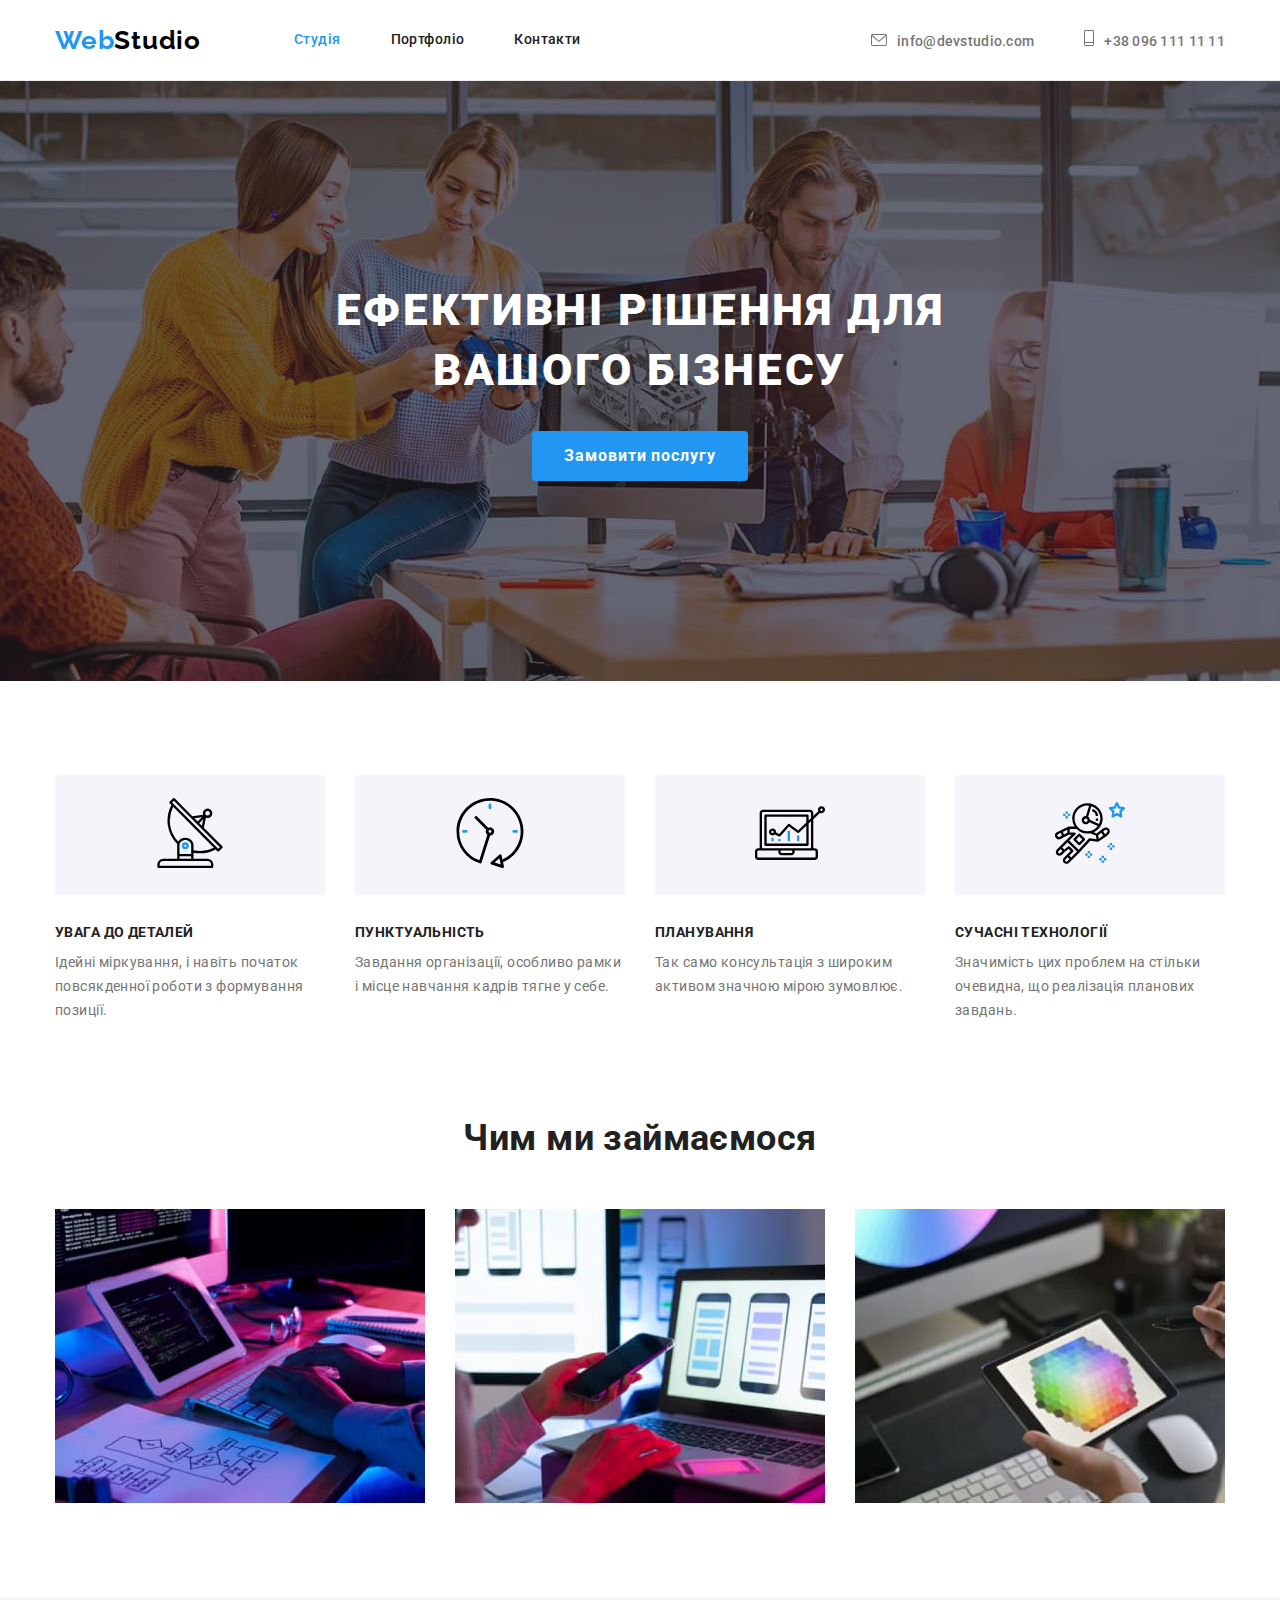
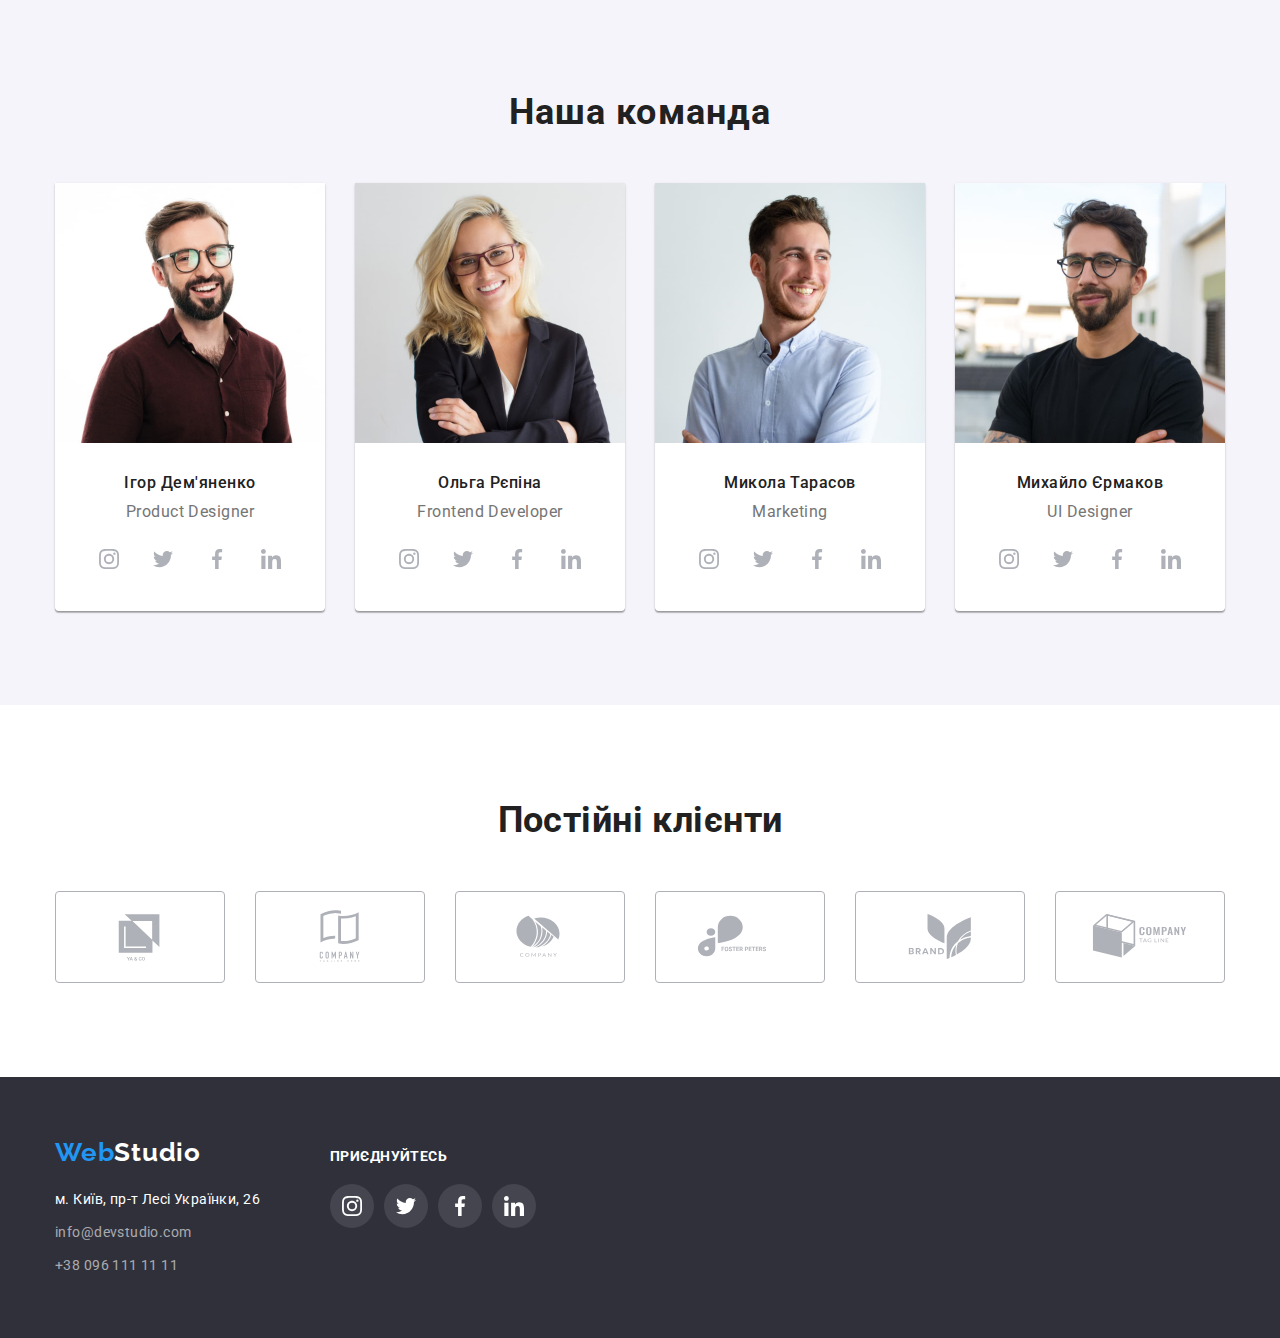
==== index.html @ 83f9b2ae "Add files via upload" ====
<!DOCTYPE html>
<html lang="en">
  <head>
    <meta charset="UTF-8" />
    <meta http-equiv="X-UA-Compatible" content="IE=edge" />
    <meta name="viewport" content="width=device-width, initial-scale=1.0" />
    <title>Студія</title>
    <link rel="preconnect" href="https://fonts.googleapis.com" />
    <link rel="preconnect" href="https://fonts.gstatic.com" crossorigin />
    <link
      href="https://fonts.googleapis.com/css2?family=Raleway:wght@700&family=Roboto:wght@400;500;700;900&display=swap"
      rel="stylesheet"
    />
    <link
      rel="stylesheet"
      href="https://cdnjs.cloudflare.com/ajax/libs/modern-normalize/1.1.0/modern-normalize.min.css"
    />
    <link rel="stylesheet" href="./css/styles.css" />
  </head>

  <body>
    <!-- шапка сайту -->
    <header class="page-header">
      <div class="container">
        <a class="logo" href="./index.html">
          <span class="logo-web">Web</span
          ><span class="logo-studio-primary">Studio</span></a
        >
        <nav class="main-nav">
          <ul class="site-nav list">
            <li class="item">
              <a href="./index.html" class="link current">Студія</a>
            </li>
            <li class="item">
              <a href="./portfolio.html" class="link">Портфоліо</a>
            </li>
            <li class="item">
              <a href="./index.html" class="link">Контакти</a>
            </li>
          </ul>
        </nav>

        <ul class="nav-header list">
          <li class="item">
            <a class="nav-header-mail" href="mailto:info@devstudio.com"
              ><svg class="nav-header-svg" width="16px" height="12px">
                <use
                  href="./images/symbol-defs (1).svg#icon-envelope-hover"
                ></use></svg>info@devstudio.com</a>
          </li>
          <li class="item">
            <a class="nav-header-tel" href="tel:+380961111111">
              <svg class="nav-header-svg" width="10px" height="16px">
                <use href="./images/symbol-defs (1).svg#icon-Vector"></use></svg>+38 096 111 11 11</a>
          </li>
        </ul>
      </div>
    </header>
    <main>
      <!-- hero -->
      <section class="hero">
        <div class="container">
          <h1 class="hero-title">Ефективні рішення для вашого бізнесу</h1>
          <button class="button-active" type="button">Замовити послугу</button>
        </div>
      </section>

      <section class="section">
        <div class="container">
          <h2 class="section-title visually-hidden">ПЕРЕВАГИ</h2>
          <ul class="feature-list list">
            <li class="item">
              <div class="features-icons">
                <a href="antenna.">
                  <svg width="70" height="70">
                    <use href="./images/symbol-defs (1).svg#icon-antenna"></use>
                  </svg>
                </a>
              </div>

              <h3 class="title">УВАГА ДО ДЕТАЛЕЙ</h3>
              <p class="text">
                Ідейні міркування, і навіть початок повсякденної роботи з
                формування позиції.
              </p>
            </li>
            <li class="item">
              <div class="features-icons">
                <a href="clock.">
                  <svg width="70" height="70">
                    <use href="./images/symbol-defs (1).svg#icon-clock"></use>
                  </svg>
                </a>
              </div>

              <h3 class="title">ПУНКТУАЛЬНІСТЬ</h3>
              <p class="text">
                Завдання організації, особливо рамки і місце навчання кадрів
                тягне у себе.
              </p>
            </li>
            <li class="item">
              <div class="features-icons">
                <a href="diagram.">
                  <svg width="70" height="70">
                    <use href="./images/symbol-defs (1).svg#icon-diagram"></use>
                  </svg>
                </a>
              </div>

              <h3 class="title">ПЛАНУВАННЯ</h3>
              <p class="text">
                Так само консультація з широким активом значною мірою зумовлює.
              </p>
            </li>
            <li class="item">
              <div class="features-icons">
                <a href="astronaut.">
                  <svg width="70" height="70">
                    <use
                      href="./images/symbol-defs (1).svg#icon-astronaut"
                    ></use>
                  </svg>
                </a>
              </div>

              <h3 class="title">СУЧАСНІ ТЕХНОЛОГІЇ</h3>
              <p class="text">
                Значимість цих проблем на стільки очевидна, що реалізація
                планових завдань.
              </p>
            </li>
          </ul>
        </div>
      </section>

      <section class="section works">
        <div class="container">
          <h2 class="section-title">Чим ми займаємося</h2>
          <ul class="list work">
            <li>
              <img
                src="./images/box1.jpg"
                alt="html"
                width="370"
                height="294"
              />
            </li>
            <li>
              <img src="./images/box2.jpg" alt="css" width="370" height="294" />
            </li>
            <li>
              <img
                src="./images/box3.jpg"
                alt="javascript"
                width="370"
                height="294"
              />
            </li>
          </ul>
        </div>
      </section>

      <section class="team">
        <div class="container">
          <h2 class="team-title">Наша команда</h2>
          <ul class="team-list list">
            <li class="team-li">
              <img
                src="./images/mem4.jpg"
                alt="Ігор Дем'яненко"
                width="270"
                height="260"
              />
              <div class="team-div">
                <h3 class="team-name">Ігор Дем'яненко</h3>
                <p class="team-text">Product Designer</p>
                <ul class="social-list">
                  <li class="social-items">
                    <a
                      class="social-link"
                      href="instagram"
                      target="_blank"
                      rel="nofollow noopener noreferrer"
                      aria-label="instagram"
                    >
                      <svg class="social-icon" width="20px" height="20px">
                        <use
                          href="./images/symbol-defs (1).svg#icon-instagram"
                        ></use>
                      </svg>
                    </a>
                  </li>
                  <li class="social-items">
                    <a
                      class="social-link"
                      href="twitter"
                      target="_blank"
                      rel="nofollow noopener noreferrer"
                      aria-label="twitter"
                    >
                      <svg class="social-icon" width="20px" height="20px">
                        <use
                          href="./images/symbol-defs (1).svg#icon-twitter"
                        ></use>
                      </svg>
                    </a>
                  </li>
                  <li class="social-items">
                    <a
                      class="social-link"
                      href="facebook"
                      target="_blank"
                      rel="nofollow noopener noreferrer"
                      aria-label="facebook"
                    >
                      <svg class="social-icon" width="20px" height="20px">
                        <use
                          href="./images/symbol-defs (1).svg#icon-facebook"
                        ></use>
                      </svg>
                    </a>
                  </li>
                  <li class="social-items">
                    <a
                      class="social-link"
                      href="linkedin"
                      target="_blank"
                      rel="nofollow noopener noreferrer"
                      aria-label="linkedin"
                    >
                      <svg class="social-icon" width="20px" height="20px">
                        <use
                          href="./images/symbol-defs (1).svg#icon-linkedin"
                        ></use>
                      </svg>
                    </a>
                  </li>
                </ul>
              </div>
            </li>
            <li class="team-li">
              <img
                src="./images/mem1.jpg"
                alt="Ольга Рєпіна"
                width="270"
                height="260"
              />
              <div class="team-div">
                <h3 class="team-name">Ольга Рєпіна</h3>
                <p class="team-text">Frontend Developer</p>
                <ul class="social-list">
                  <li class="social-items">
                    <a
                      class="social-link"
                      href="instagram"
                      target="_blank"
                      rel="nofollow noopener noreferrer"
                      aria-label="instagram"
                    >
                      <svg class="social-icon" width="20px" height="20px">
                        <use
                          href="./images/symbol-defs (1).svg#icon-instagram"
                        ></use>
                      </svg>
                    </a>
                  </li>
                  <li class="social-items">
                    <a
                      class="social-link"
                      href="twitter"
                      target="_blank"
                      rel="nofollow noopener noreferrer"
                      aria-label="twitter"
                    >
                      <svg class="social-icon" width="20px" height="20px">
                        <use
                          href="./images/symbol-defs (1).svg#icon-twitter"
                        ></use>
                      </svg>
                    </a>
                  </li>
                  <li class="social-items">
                    <a
                      class="social-link"
                      href="facebook"
                      target="_blank"
                      rel="nofollow noopener noreferrer"
                      aria-label="facebook"
                    >
                      <svg class="social-icon" width="20px" height="20px">
                        <use
                          href="./images/symbol-defs (1).svg#icon-facebook"
                        ></use>
                      </svg>
                    </a>
                  </li>
                  <li class="social-items">
                    <a
                      class="social-link"
                      href="linkedin"
                      target="_blank"
                      rel="nofollow noopener noreferrer"
                      aria-label="linkedin"
                    >
                      <svg class="social-icon" width="20px" height="20px">
                        <use
                          href="./images/symbol-defs (1).svg#icon-linkedin"
                        ></use>
                      </svg>
                    </a>
                  </li>
                </ul>
              </div>
            </li>
            <li class="team-li">
              <img
                src="./images/mem2.jpg"
                alt="Микола Тарасов"
                width="270"
                height="260"
              />
              <div class="team-div">
                <h3 class="team-name">Микола Тарасов</h3>
                <p class="team-text">Marketing</p>
                <ul class="social-list">
                  <li class="social-items">
                    <a
                      class="social-link"
                      href="instagram"
                      target="_blank"
                      rel="nofollow noopener noreferrer"
                      aria-label="instagram"
                    >
                      <svg class="social-icon" width="20px" height="20px">
                        <use
                          href="./images/symbol-defs (1).svg#icon-instagram"
                        ></use>
                      </svg>
                    </a>
                  </li>
                  <li class="social-items">
                    <a
                      class="social-link"
                      href="twitter"
                      target="_blank"
                      rel="nofollow noopener noreferrer"
                      aria-label="twitter"
                    >
                      <svg class="social-icon" width="20px" height="20px">
                        <use
                          href="./images/symbol-defs (1).svg#icon-twitter"
                        ></use>
                      </svg>
                    </a>
                  </li>
                  <li class="social-items">
                    <a
                      class="social-link"
                      href="facebook"
                      target="_blank"
                      rel="nofollow noopener noreferrer"
                      aria-label="facebook"
                    >
                      <svg class="social-icon" width="20px" height="20px">
                        <use
                          href="./images/symbol-defs (1).svg#icon-facebook"
                        ></use>
                      </svg>
                    </a>
                  </li>
                  <li class="social-items">
                    <a
                      class="social-link"
                      href="linkedin"
                      target="_blank"
                      rel="nofollow noopener noreferrer"
                      aria-label="linkedin"
                    >
                      <svg class="social-icon" width="20px" height="20px">
                        <use
                          href="./images/symbol-defs (1).svg#icon-linkedin"
                        ></use>
                      </svg>
                    </a>
                  </li>
                </ul>
              </div>
            </li>
            <li class="team-li">
              <img
                src="./images/mem3.jpg"
                alt="Михайло Єрмаков"
                width="270"
                height="260"
              />
              <div class="team-div">
                <h3 class="team-name">Михайло Єрмаков</h3>
                <p class="team-text">UI Designer</p>
                <ul class="social-list">
                  <li class="social-items">
                    <a
                      class="social-link"
                      href="instagram"
                      target="_blank"
                      rel="nofollow noopener noreferrer"
                      aria-label="instagram"
                    >
                      <svg class="social-icon" width="20px" height="20px">
                        <use
                          href="./images/symbol-defs (1).svg#icon-instagram"
                        ></use>
                      </svg>
                    </a>
                  </li>
                  <li class="social-items">
                    <a
                      class="social-link"
                      href="twitter"
                      target="_blank"
                      rel="nofollow noopener noreferrer"
                      aria-label="twitter"
                    >
                      <svg class="social-icon" width="20px" height="20px">
                        <use
                          href="./images/symbol-defs (1).svg#icon-twitter"
                        ></use>
                      </svg>
                    </a>
                  </li>
                  <li class="social-items">
                    <a
                      class="social-link"
                      href="facebook"
                      target="_blank"
                      rel="nofollow noopener noreferrer"
                      aria-label="facebook"
                    >
                      <svg class="social-icon" width="20px" height="20px">
                        <use
                          href="./images/symbol-defs (1).svg#icon-facebook"
                        ></use>
                      </svg>
                    </a>
                  </li>
                  <li class="social-items">
                    <a
                      class="social-link"
                      href="linkedin"
                      target="_blank"
                      rel="nofollow noopener noreferrer"
                      aria-label="linkedin"
                    >
                      <svg class="social-icon" width="20px" height="20px">
                        <use
                          href="./images/symbol-defs (1).svg#icon-linkedin"
                        ></use>
                      </svg>
                    </a>
                  </li>
                </ul>
              </div>
            </li>
          </ul>
        </div>
      </section>
      <section class="clients">
        <div class="container">
          <h2 class="section-title">Постійні клієнти</h2>
          <ul class="clients-list list">
            <li class="clients-item">
              <a class="clients-link" href=""
                ><svg class="cliens-icon" width="106px" height="60px">
                  <use href="./images/symbol-defs (1).svg#icon-Logo"></use>
                </svg>
              </a>
            </li>
            <li class="clients-item">
              <a class="clients-link" href=""
                ><svg class="cliens-icon" width="106px" height="60px">
                  <use href="./images/symbol-defs (1).svg#icon-Logo-1"></use>
                </svg>
              </a>
            </li>
            <li class="clients-item">
              <a class="clients-link" href=""
                ><svg class="cliens-icon" width="106px" height="60px">
                  <use href="./images/symbol-defs (1).svg#icon-Logo-2"></use>
                </svg>
              </a>
            </li>
            <li class="clients-item">
              <a class="clients-link" href=""
                ><svg class="cliens-icon" width="106px" height="60px">
                  <use href="./images/symbol-defs (1).svg#icon-Logo-3"></use>
                </svg>
              </a>
            </li>
            <li class="clients-item">
              <a class="clients-link" href=""
                ><svg class="cliens-icon" width="106px" height="60px">
                  <use href="./images/symbol-defs (1).svg#icon-Logo-4"></use>
                </svg>
              </a>
            </li>
            <li class="clients-item">
              <a class="clients-link" href=""
                ><svg class="cliens-icon" width="106px" height="60px">
                  <use href="./images/symbol-defs (1).svg#icon-Logo-5"></use>
                </svg>
              </a>
            </li>
          </ul>
        </div>
      </section>
    </main>

    <footer class="footer">
      <div class="container footer-main">
        
          <div class="footer-address">
            <a class="logo" href="./index.html">
              <span class="logo-web">Web</span
              ><span class="logo-studio-secondary">Studio</span>
            </a>
            <address class="address-footer">
              <ul class="footer-list list">
                <li class="footer-item">
                  <a
                    class="map"
                    href="https://goo.gl/maps/Zx8SPHFcifDJcJmk7"
                    target="_blank"
                    rel="noopener noreferrer"
                    >м. Київ, пр-т Лесі Українки, 26</a
                  >
                </li>
                <li class="footer-item">
                  <a class="nav-footer-mail" href="mailto:info@devstudio.com"
                    >info@devstudio.com</a
                  >
                </li>
                <li class="footer-item">
                  <a class="nav-footer-tel" href="tel:+380961111111"
                    >+38 096 111 11 11</a
                  >
                </li>
              </ul>
            </address>
          </div>
          <div class="footer-social">
            <p class="join">приєднуйтесь</p>
            <ul class="footer-social-list list">
              <li>
                <a
                  class="social-link-footer"
                  href="instagram"
                  target="_blank"
                  rel="nofollow noopener noreferrer"
                  aria-label="instagram"
                >
                  <svg class="footer-icon" width="20px" height="20px">
                    <use
                      href="./images/symbol-defs (1).svg#icon-instagram"
                    ></use>
                  </svg>
                </a>
              </li>
              <li>
                <a
                  class="social-link-footer"
                  href="twitter"
                  target="_blank"
                  rel="nofollow noopener noreferrer"
                  aria-label="twitter"
                >
                  <svg class="footer-icon" width="20px" height="20px">
                    <use href="./images/symbol-defs (1).svg#icon-twitter"></use>
                  </svg>
                </a>
              </li>
              <li>
                <a
                  class="social-link-footer"
                  href="facebook"
                  target="_blank"
                  rel="nofollow noopener noreferrer"
                  aria-label="facebook"
                >
                  <svg class="footer-icon" width="20px" height="20px">
                    <use
                      href="./images/symbol-defs (1).svg#icon-facebook"
                    ></use>
                  </svg>
                </a>
              </li>
              <li>
                <a
                  class="social-link-footer"
                  href="linkedin"
                  target="_blank"
                  rel="nofollow noopener noreferrer"
                  aria-label="linkedin"
                >
                  <svg class="footer-icon" width="20px" height="20px">
                    <use
                      href="./images/symbol-defs (1).svg#icon-linkedin"
                    ></use>
                  </svg>
                </a>
              </li>
            </ul>
          </div>
      </div>
    </footer>
  </body>
</html>
---- css/styles.css ----
/* колір основного тексту #212121; */
/* колір другорядного тексту #757575 */
/* колір фону-#F5F5F5 */
/* другорядний колір фону-#F5F4FA; */
/* білий #FFFFFF */
/* акцент #2196F3 */

:root {
  --primary-text-color: #212121;
  --logo-web-color: #000000;
  --accent-color: #2196f3;
  --text-color: #757575;
  --primary-bg-color: #ffffff;
  --footer-bg-color: #2f303a;
  --button-bg-color: #f5f4fa;
  --fill-svg-icon: #afb1b8;
}

body {
  background-color: var(--primary-bg-color);
  color: var(--primary-text-color);
  font-family: roboto, sans-serif;
  letter-spacing: 0.03em;
  font-size: 14px;
}

h1,
h2,
h3,
h4,
h5,
h6,
p {
  margin: 0;
}

img {
  display: block;
  max-width: 100%;
  height: auto;
}

.section {
  padding: 94px 0;
}

/* Утиліти */
.list {
  /* display: flex;
  flex-wrap: wrap;
  gap: 30px; */
  list-style: none;
  padding-left: 0;
  margin: 0;
}

.visually-hidden {
  position: absolute;
  width: 1px;
  height: 1px;
  margin: -1px;
  border: 0;
  padding: 0;

  white-space: nowrap;
  clip-path: inset(100%);
  clip: rect(0 0 0 0);
  overflow: hidden;
}
/* Logo */

.text {
  color: var(--text-color);
  line-height: 1.71;
}

.logo {
  font-family: raleway;
  font-weight: 700;
  font-size: 26px;
  line-height: 1.19;
  letter-spacing: 0.03em;
  text-decoration: none;
}

.logo-web {
  color: var(--accent-color);
  font-family: raleway, sans-serif font-size 26px;
  line-height: 1.19;
}

.logo-studio-primary {
  color: var(--logo-web-color);
}

.logo-studio-secondary {
  color: var(--primary-bg-color);
}
/* Site-nav */

.main-nav {
  margin-left: 93px;
}

.nav-main {
  margin-left: auto;
  margin-right: auto;
  padding: 0 15px;
  width: 1200px;
  display: flex;
  align-items: center;
}

.page-header {
  border-bottom: 1px solid #ececec;
}

.page-header .container {
  display: flex;
  align-items: center;
}

.container {
  margin-left: auto;
  margin-right: auto;
  width: 1200px;
  padding-left: 15px;
  padding-right: 15px;
}

.site-nav {
  gap: 50px;
  display: flex;
}

/* .site-nav .item + .item {
  margin-right: 50px;
} */

.site-nav .link {
  display: block;
  color: var(--primary-text-color);
  font-weight: 500;
  font-size: 14px;
  line-height: 1.14;
  text-decoration: none;
  padding-top: 32px;
  padding-bottom: 32px;
}

.site-nav :hover,
.site-nav :focus,
.site-nav .link.current {
  color: var(--accent-color);
}

/* Hero */
/* .overlay {
  max-width: 1600px;
  margin-left: auto;
  margin-right: auto;
  background-image: radial-gradient(rgba(47, 48, 58, 0.4)),
  url(../images/hero.jpg);
} */

.hero {
  max-width: 1600px;
  height: 600px;
  margin-left: auto;
  margin-right: auto;
  background-color: var(--footer-bg-color);
  background-image: linear-gradient(
      to right,
      rgba(47, 48, 58, 0.4),
      rgba(47, 48, 58, 0.4)
    ),
    url(../images/hero.jpg);
  background-repeat: no-repeat;
  background-size: cover;
  background-position: center;
  text-align: center;

  padding: 200px 0;
}

.hero-title {
  width: 696px;
  margin: 0 auto;
  margin-bottom: 30px;
  color: var(--primary-bg-color);
  font-size: 44px;
  line-height: 1.36;
  letter-spacing: 0.06em;
  text-transform: uppercase;
  font-weight: 900;
}

/* Sections */

.feature-list {
  display: flex;
  flex-wrap: wrap;
  gap: 30px;
}

.feature-list .item {
  width: 270px;
}

.section-title {
  margin-bottom: 50px;
  color: var(--primary-text-color);
  font-weight: 700;
  font-size: 36px;
  line-height: 1.17;
  text-align: center;
}
/* display: flex;
flex-wrap: wrap;
padding-left: 15px;
padding-right: 15px;
margin-left: auto;
margin-right: auto;
margin-top: 50px;
margin-bottom: 50px;
justify-content: space-between; */

.features-icons {
  display: flex;
  align-items: center;
  justify-content: center;
  background: #f5f4fa;
  border-radius: 4px;
  width: 270px;
  height: 120px;
  margin-bottom: 30px;
}

.features-icons:hover,
.features-icons:focus {
  fill: var(--accent-color);
}

.work {
  padding-top: 0;
  display: flex;
  gap: 30px;
}

.works {
  padding-top: 0;
}

.team {
  background-color: #f5f4fa;
  padding: 94px 0;
}

.team-title {
  margin-bottom: 50px;
  margin-top: 0;
  color: var(--primary-text-color);
  font-weight: 700;
  font-size: 36px;
  line-height: 1.17;
  text-align: center;
  letter-spacing: 0.03em;
}

.team-list {
  display: flex;
  gap: 30px;
}

.team-name {
  color: var(--primary-text-color);
  font-weight: 500;
  font-size: 16px;
  line-height: 1.19;
  letter-spacing: 0.03em;
  margin-bottom: 10px;
}

.team-text {
  color: var(--text-color);
  font-weight: 400;
  font-size: 16px;
  line-height: 1.19;
  letter-spacing: 0.03em;
  margin-bottom: 16px;
}

.team-li {
  background: #ffffff;
  box-shadow: 0px 1px 3px rgba(0, 0, 0, 0.12), 0px 1px 1px rgba(0, 0, 0, 0.14),
    0px 2px 1px rgba(0, 0, 0, 0.2);
  border-radius: 0px 0px 4px 4px;
}

.team-div {
  padding: 30px 0;
  text-align: center;
}

.social-list {
  display: flex;
  flex-wrap: wrap;
  list-style: none;
  justify-content: center;
  align-items: center;
  padding: 0;
  gap: 10px;
}
.social-items {
  height: 44px;
  width: 44px;
  border-radius: 50px;
}

/* .social-items:hover,
.social-items:focus {
 background-color: var(--accent-color);
} */

.social-link {
  height: 44px;
  width: 44px;
  display: flex;
  align-items: center;
  justify-content: center;
  border-radius: 50px;
  color: var(--fill-svg-icon);
}

.social-icon {
  fill: currentColor;
}

.social-icon:hover,
.social-icon:focus {
  fill: var(--primary-bg-color);
}

.social-link:hover,
.social-link:focus {
  background-color: #188ce8;
  color: var(--primary-bg-color);
}

.social-link-footer {
  display: flex;
  align-items: center;
  justify-content: center;
  background-color: rgba(255, 255, 255, 0.1);
  border-radius: 50px;
  width: 44px;
  height: 44px;
}

.social-link-footer:hover,
.social-link-footer:focus {
  background-color: var(--accent-color);
}

.footer-icon {
  fill: var(--primary-bg-color);
}
.clients {
  padding: 94px 0;
}

.clients-list {
  display: flex;
  gap: 30px;
}

/* .clients-item {
  /* display: flex;
  align-items: center;
  justify-content: center;
  border-radius: 4px;
  width: 170px;
  height: 92px;
  fill: var(--fill-svg-icon); */
  
.clients-link {
  display: flex;
  align-items: center;
  justify-content: center;
  border-radius: 4px;
  width: 170px;
  height: 92px;
  border: 1px solid currentColor;
  color: var(--fill-svg-icon);
}

.clients-link:hover,
.clients-link:focus {
  color: var(--accent-color);
}

.cliens-icon {
  fill: currentColor;
}

/* Contacts */

.map {
  color: var(--primary-bg-color);
  line-height: 1.71;
  text-decoration: none;
}

.map:hover,
.map:focus {
  color: var (--accent-color);
}

.nav-header {
  align-items: center;
  display: flex;
  margin-left: auto;
}

.nav-header .item:not(:last-child) {
  margin-right: 50px;
  display: flex;
}

.nav-header-mail {
  font-weight: 500;
  font-size: 14px;
  line-height: 1.14px;
  letter-spacing: 0.02em;
  color: var(--text-color);
  text-decoration: none;
}

.nav-header-mail:hover,
.nav-header-mail:focus {
  color: var(--accent-color);
}

.nav-header-tel {
  font-weight: 500;
  font-size: 14px;
  line-height: 1.14;
  letter-spacing: 0.02em;
  color: var(--text-color);
  text-decoration: none;
}

.nav-header-tel:hover,
.nav-header-tel:focus {
  color: var(--accent-color);
}

.nav-header-svg {
  fill: currentColor;
  margin-right: 10px;
}

/* Features */

.feature-list .title {
  color: var(--primary-text-color);
}

.title {
  margin-bottom: 10px;
  font-style: normal;
  font-weight: 700;
  font-size: 14px;
  line-height: 1.14;
}

/* Button */

/* .nav-header .item:not(:last-child) {
  margin-right: 50px;
} */

.button {
  justify-content: center;
  
  display: flex;
  gap: 8px;
}

.button-active {
  border: none;
  padding: 10px 32px;
  font-weight: 700;
  font-size: 16px;
  line-height: 1.88;
  letter-spacing: 0.06em;
  border-radius: 4px;
  min-width: 216px;
  cursor: pointer;
  background-color: var(--accent-color);
  color: var(--primary-bg-color);
}

.button-active:hover,
.button-active:focus {
  background-color: var(--accent-color);
}

.button.secondary {
  padding: 6px 22px;
  border: none;
  font-family: inherit;
  font-weight: 500;
  font-size: 16px;
  line-height: 1.62;
  text-align: center;
  letter-spacing: 0.03em;
  cursor: pointer;
  border-radius: 4px;
  color: #212121;
  background-color: #f5f4fa;
  margin-bottom: 50px;
}

.button.secondary:hover,
.button.secondary:focus {
  color: var(--primary-bg-color);
  background-color: var(--accent-color);
  box-shadow: 0px 3px 1px rgba(0, 0, 0, 0.1), 0px 1px 2px rgba(0, 0, 0, 0.08),
    0px 2px 2px rgba(0, 0, 0, 0.12);
}

/* Footer */

.footer-main {
  align-items: baseline;
  display: flex;
}

.footer {
  background-color: var(--footer-bg-color);
  padding: 60px 0;
}

.footer-item:not(:last-child) {
  margin-bottom: 9px;
}

.footer-social {
  margin-left: 70px;
}

.footer-social-list {
  display: flex;
  list-style: none;
  gap: 10px;
}

.nav-footer-mail {
  line-height: 1.71;
  color: rgba(255, 255, 255, 0.6);
  text-decoration: none;
}

.nav-footer-mail:hover,
.nav-footer-mail:focus {
  color: var(--accent-color);
}

.nav-footer-tel {
  line-height: 1.71;
  color: rgba(255, 255, 255, 0.6);
  text-decoration: none;
}

.nav-footer-tel:hover,
.nav-footer-tel:focus {
  color: var(--accent-color);
}

.join {
  font-family: roboto;
  font-weight: 700;
  font-size: 14px;
  line-height: 16px;
  letter-spacing: 0.03em;
  text-transform: uppercase;
  color: #FFFFFF;
  margin-bottom: 20px;
}

.address-footer {
  margin-top: 20px;
  font-style: normal;
}
/* Portfolio */

.portfolio-list {
  display: flex;
  flex-wrap: wrap;
  gap: 30px;
}

.card-link {
  text-decoration: none;
  color: inherit;
  display: block;
}

.card-link:hover,
.card-link:focus {
  box-shadow: 0px 1px 1px 0 rgba(0, 0, 0, 0.12),
    0px 4px 4px 0 rgba(0, 0, 0, 0.06), 1px 4px 6px 0 rgba(0, 0, 0, 0.16);
}

.portfolio-card .list {
  display: flex;
  flex-wrap: wrap;
  justify-content: space-between;
  padding-left: 15px;
  padding-right: 15px;
  margin-left: auto;
  margin-right: auto;
  margin-top: 50px;
}

.title-portfolio {
  color: var(--primary-text-color);
  font-weight: 700;
  font-size: 18px;
  line-height: 2;
  letter-spacing: 0.06em;
  margin-bottom: 4px;
}

.list-portfolio {
  color: var(--text-color);
  font-weight: 400;
  font-size: 16px;
  line-height: 1.88;
  letter-spacing: 0.03em;
}

.portfolio-div {
  padding: 20px 24px;
  width: 370px;
  border: 1px solid #eeeeee;
}
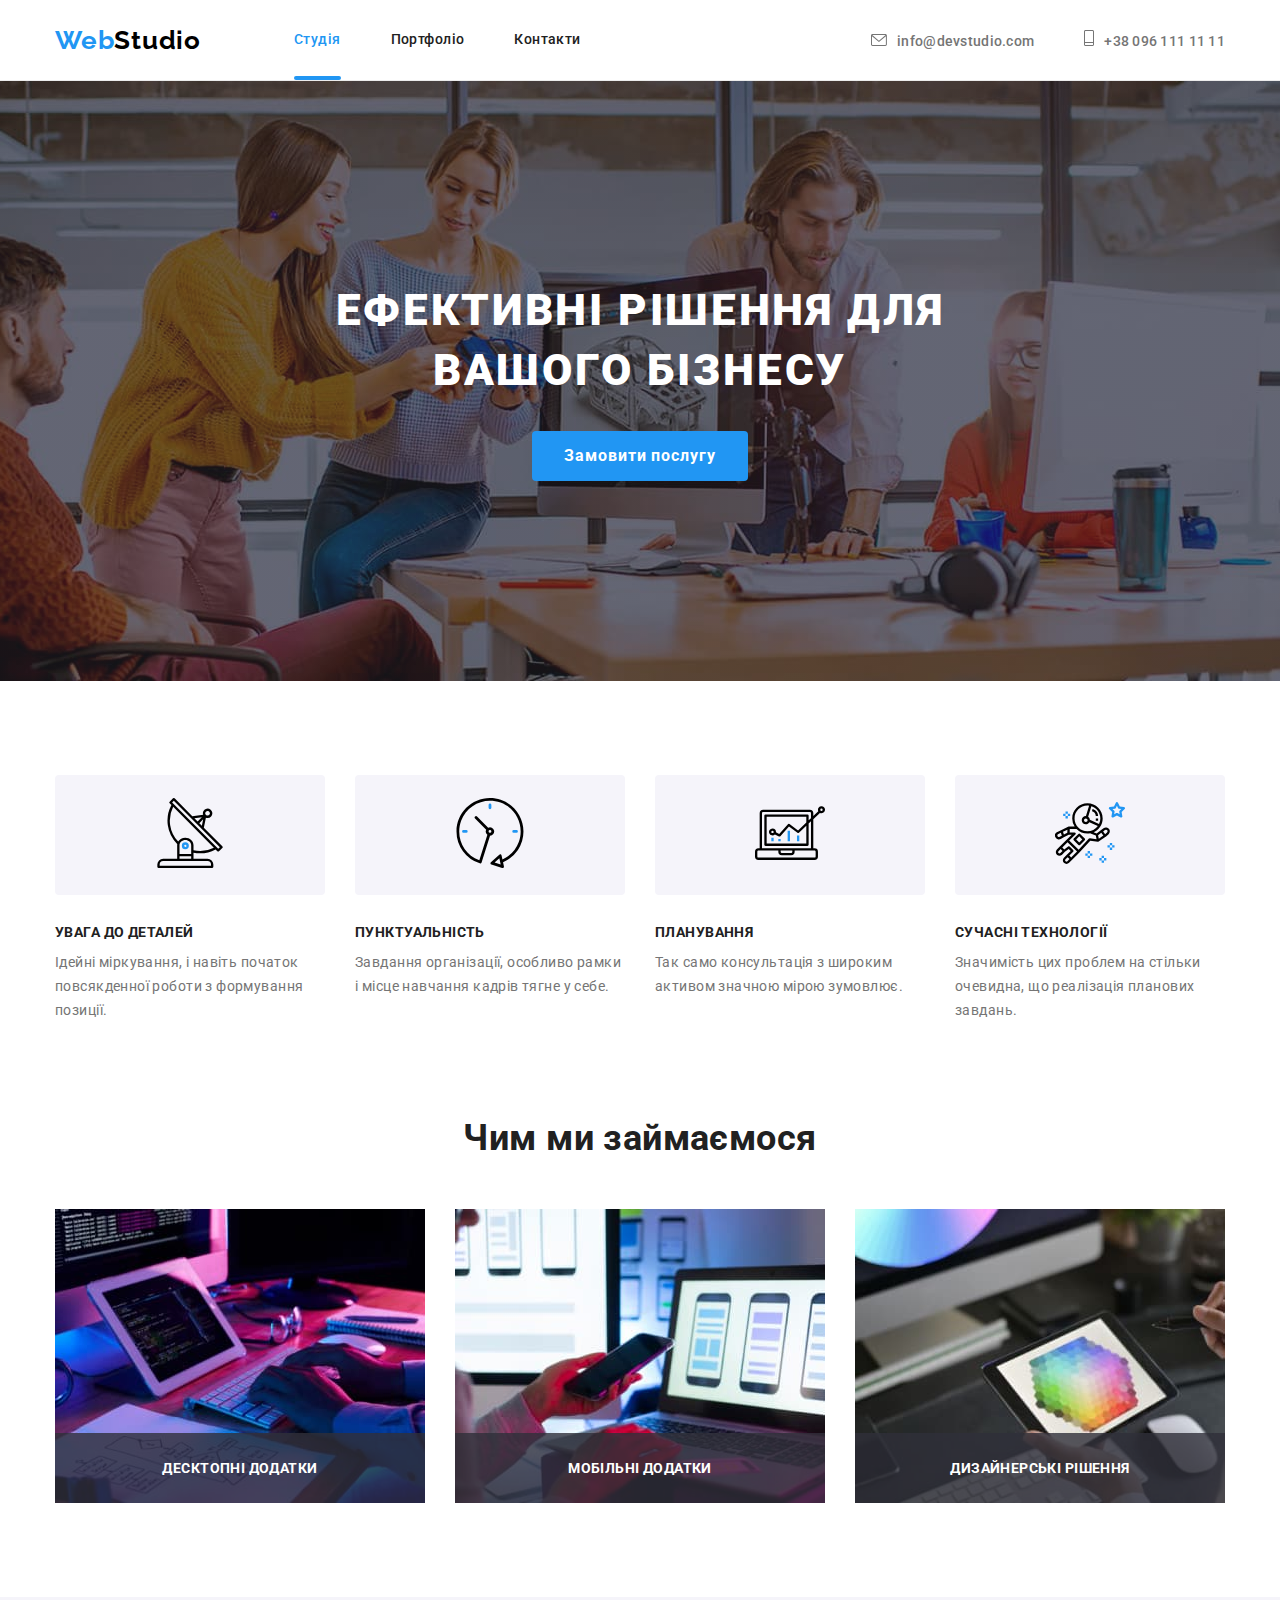
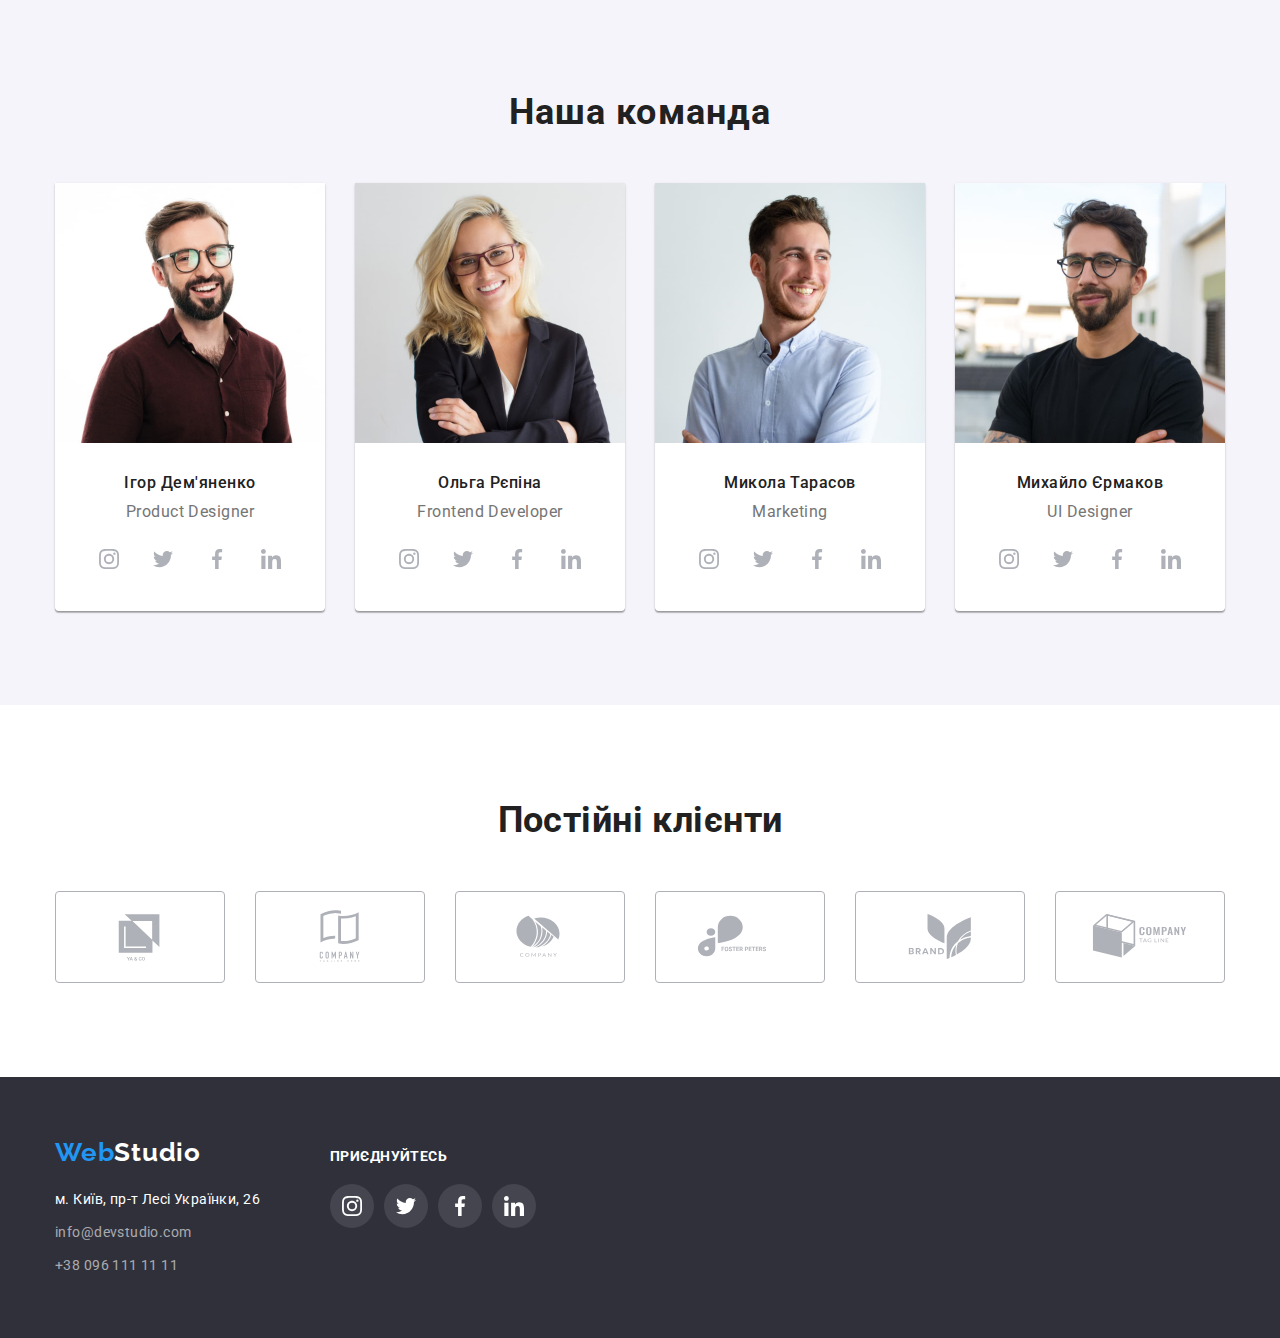
==== commit 9be61b77: "Домашня робота №5" ====
--- a/index.html
+++ b/index.html
@@ -61,7 +61,7 @@
       <section class="hero">
         <div class="container">
           <h1 class="hero-title">Ефективні рішення для вашого бізнесу</h1>
-          <button class="button-active" type="button">Замовити послугу</button>
+          <button class="button-active" type="button" data-modal-open>Замовити послугу</button>
         </div>
       </section>
 
@@ -139,23 +139,34 @@
           <h2 class="section-title">Чим ми займаємося</h2>
           <ul class="list work">
             <li>
-              <img
+              <div class="wrapper">
+                <img
                 src="./images/box1.jpg"
                 alt="html"
                 width="370"
-                height="294"
-              />
+                height="294"/>
+                <div class="overlay-box">
+                  <p class="overlay-text">Десктопні додатки</p>
+                </div>
+              </div>
             </li>
             <li>
-              <img src="./images/box2.jpg" alt="css" width="370" height="294" />
+              <div class="wrapper">
+                <img src="./images/box2.jpg" alt="css" width="370" height="294" />
+                <div class="overlay-box">
+                  <p class="overlay-text">Мобільні додатки</p>
+                </div>
+              </div>
             </li>
             <li>
-              <img
-                src="./images/box3.jpg"
-                alt="javascript"
-                width="370"
-                height="294"
-              />
+              <div class="wrapper">
+                <img src="./images/box3.jpg" alt="javascript" width="370" height="294" />
+                <div class="overlay-box">
+                  <p class="overlay-text">
+                    Дизайнерські рішення
+                  </p>
+                </div>
+              </div>
             </li>
           </ul>
         </div>
@@ -612,5 +623,17 @@
           </div>
       </div>
     </footer>
+
+    <div class="backdrop is-hidden" data-modal>
+      <div class="modal">
+        <button class="close-btn" type="button" data-modal-close>
+          <svg class="close-btn-icon" width="11px" height="11px">
+            <use href="./images/symbol-defs (1).svg#icon-close"></use>
+          </svg>
+        </button>
+      </div>
+    </div>
+
+    <script src="./js/modal.js"></script>
   </body>
 </html>
--- a/css/styles.css
+++ b/css/styles.css
@@ -14,6 +14,9 @@
   --footer-bg-color: #2f303a;
   --button-bg-color: #f5f4fa;
   --fill-svg-icon: #afb1b8;
+
+  --idx-header: 100;
+  --idx-backdrop: 1000;
 }
 
 body {
@@ -131,6 +134,30 @@
 .site-nav {
   gap: 50px;
   display: flex;
+}
+
+.item {
+  position: relative;
+
+}
+
+.item .current {
+  color: var(--accent-color);
+}
+
+.item .current::after {
+  content: "";
+  position: absolute;
+  bottom: 0;
+  left: 0;
+
+  display: block;
+  width: 100%;
+  height: 4px;
+
+  border-radius: 2px;
+  background-color: var(--accent-color);
+
 }
 
 /* .site-nav .item + .item {
@@ -215,6 +242,32 @@
   line-height: 1.17;
   text-align: center;
 }
+
+/* Вспливаюча обгортка */
+
+.wrapper {
+  position: relative;
+}
+
+.overlay-box{
+  position: absolute;
+  bottom: 0;
+  left: 0;
+
+  width: 370px;
+  height: 70px;
+  background: rgba(47, 48, 58, 0.8);
+}
+
+.overlay-text {
+  padding: 27px  0;
+  text-align: center;
+  font-weight: 700;
+  text-transform: uppercase;
+  color: var(--primary-bg-color);
+}
+
+
 /* display: flex;
 flex-wrap: wrap;
 padding-left: 15px;
@@ -646,3 +699,98 @@
   width: 370px;
   border: 1px solid #eeeeee;
 }
+
+.portfolio-thumb {
+  position: relative;
+}
+
+.portfolio-overlay {
+  position: absolute;
+  top: 0;
+  left: 0;
+  display: flex;
+  align-items: center;
+  width: 100%;
+  height: 100%;
+  opacity: 0;
+  transition: 250ms cubic-bezier(0.4, 0, 0.2, 1);
+}
+
+.card-link:hover .portfolio-overlay {
+  opacity: 1;
+}
+
+.portfolio-overlay-text {
+  font-size: 18px;
+  line-height: 1.56;
+  letter-spacing: 0.03em;
+  color: #FFFFFF;
+  background: rgba(33, 150, 243, 0.9);
+  padding: 63px 24px;
+}
+
+/* Модальне вікно */
+
+.backdrop {
+  position: fixed;
+  top: 0;
+  left: 0;
+
+  width: 100%;
+  height: 100%;
+  background: rgba(0, 0, 0, 0.2);
+
+  z-index: var(--idx-backdrop);
+
+  opacity: 1;
+  visibility: visible;
+  pointer-events: initial;
+  transition: 250ms cubic-bezier(0.4, 0, 0.2, 1);
+}
+
+.backdrop.is-hidden {
+  opacity: 0;
+  visibility: hidden;
+  pointer-events: none;
+}
+
+.modal {
+  position: absolute;
+  top: 50%;
+  left: 50%;
+  width: 528px;
+  height: 581px;
+  background: #FFFFFF;
+  box-shadow: 0px 1px 3px rgba(0, 0, 0, 0.12), 0px 1px 1px rgba(0, 0, 0, 0.14), 0px 2px 1px rgba(0, 0, 0, 0.2);
+  border-radius: 4px;
+  
+  transition: 250ms cubic-bezier(0.4, 0, 0.2, 1);
+  transform: translateX(-50%) translateY(-50%);
+  /* transform: translateX(-50%, -50%); */
+}
+
+.backdrop.is-hidden .modal {
+  transform: translateX(-50%)  translateY(-70%);
+}
+
+.close-btn {
+  position: absolute;
+
+  top: 8px;
+  right: 8px;
+
+  display: flex;
+  align-items: center;
+  justify-content: center;
+
+  width: 30px;
+  height: 30px;
+  padding: 0;
+  border-radius: 50px;
+  background: #FFFFFF;
+  border: 1px solid rgba(0, 0, 0, 0.1);
+
+  background-color: transparent;
+
+  cursor: pointer;
+}
